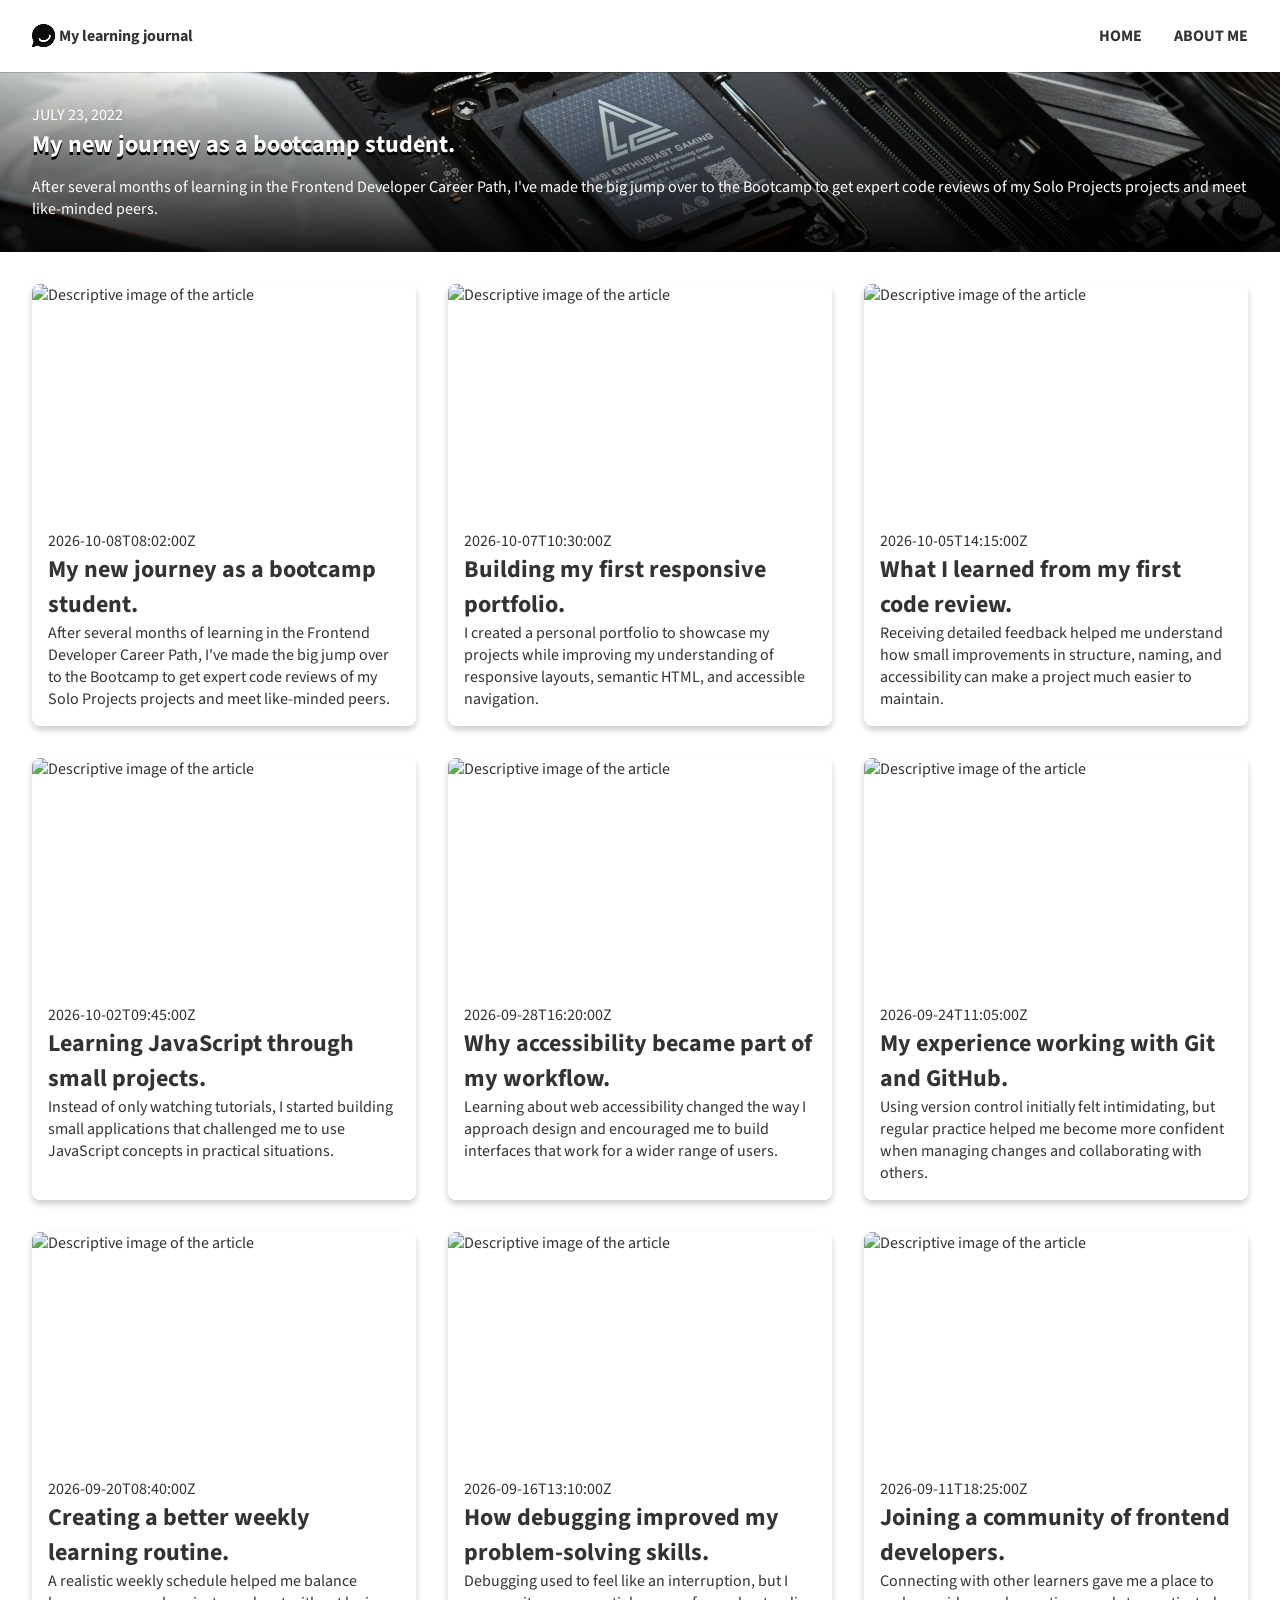
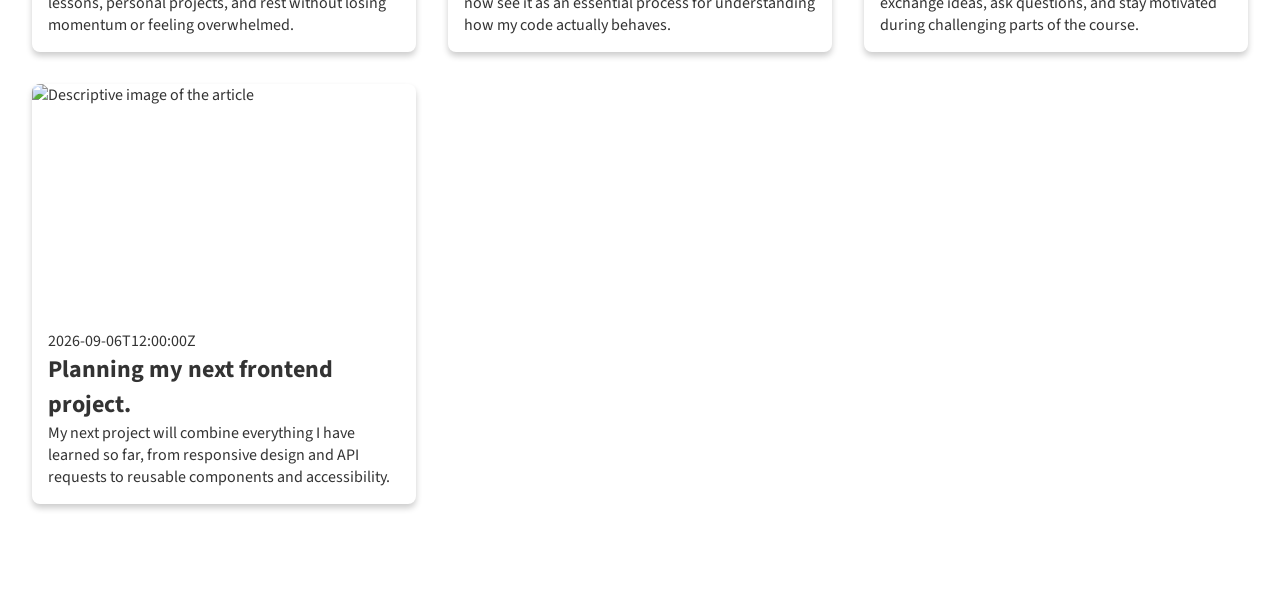
==== index.html @ 9c02209b "Learning Journal Start" ====
<!doctype html>
<html lang="en">
  <head>
    <meta charset="UTF-8" />
    <!-- Meta -->
    <meta name="viewport" content="width=device-width, initial-scale=1.0" />
    <!-- Google Font -->
    <link rel="preconnect" href="https://fonts.googleapis.com" />
    <link rel="preconnect" href="https://fonts.gstatic.com" crossorigin />
    <link
      href="https://fonts.googleapis.com/css2?family=Source+Sans+3:ital,wght@0,200..900;1,200..900&display=swap"
      rel="stylesheet"
    />
    <!-- Style Sheet -->
    <link rel="stylesheet" href="index.css" />
    <title>Learning Journal</title>
  </head>
  <body>
    <header class="site-header">
      <div class="container header-inner">
        <a class="site-logo" href="#">
          <img class="logo-img" src="images/logo.png" alt="" />
          <span class="logo-text">My learning journal</span>
        </a>
        <nav class="navigation" aria-label="Navigation principale">
          <ul class="nav-list">
            <li class="nav-item"><a href="#" class="nav-link">Home</a></li>
            <li class="nav-item"><a href="#" class="nav-link">About me</a></li>
          </ul>
        </nav>
      </div>
    </header>
    <main>
      <section class="section-hero">
        <div class="container hero-container">
          <span class="main-article-date">JULY 23, 2022</span>
          <h1 class="main-article-title">
            My new journey as a bootcamp student.
          </h1>
          <p class="main-article-description">
            After several months of learning in the Frontend Developer Career
            Path, I've made the big jump over to the Bootcamp to get expert code
            reviews of my Solo Projects projects and meet like-minded peers.
          </p>
        </div>
      </section>
      <section class="section-blogs">
        <div class="container blogs-inner">
          <a class="article" href="#">
            <div class="article-img">
              <img src="images/computer.jpg" alt="Image of a computer" />
            </div>
            <div class="article-body">
              <span class="article-date">JULY 23, 2022</span>
              <h2 class="article-title">
                My new journey as a bootcamp student.
              </h2>
              <p class="article-description">
                After several months of learning in the Frontend Developer
                Career Path, I've made the big jump over to the Bootcamp to get
                expert code reviews of my Solo Projects projects and meet
                like-minded peers.
              </p>
            </div>
          </a>
        </div>
      </section>
    </main>
    <footer></footer>
    <script src="index.js" type="module"></script>
  </body>
</html>
---- index.css ----
:root {
  --container-max: 1500px;
  --gutter: clamp(16px, 4vw, 32px);
}

*,
*::before,
*::after {
  margin: 0;
  padding: 0;
  box-sizing: border-box;
}

body {
  font-family: "Source Sans 3", sans-serif;
  color: #333;
}

.container {
  width: 100%;
  max-width: calc(var(--container-max) + 2 * var(--gutter));
  margin-inline: auto;
  padding-inline: var(--gutter);
}

header {
  /* background-color: orange; */
  padding-block: 1.5em;
}

.main-article-title {
  line-height: 1.2;
  margin-top: 0.2em;
  margin-bottom: 0.7em;
  text-shadow: 0px 3px #000;
}

section,
footer {
  padding-block: 2em;
}

.header-inner {
  display: flex;
  justify-content: space-between;
  align-items: center;
}

.site-logo {
  display: flex;
  align-items: center;
  gap: 0.2em;
  font-weight: bold;
}

.nav-list {
  list-style-type: none;
  display: flex;
  gap: 2em;
  text-transform: uppercase;
  font-weight: bold;
}

a {
  text-decoration: none;
  color: inherit;
}

/* Section Heroe */
.section-hero {
  color: #fff;
  background-image:
    linear-gradient(to bottom, rgba(0, 0, 0, 0), rgba(0, 0, 0, 0.9)),
    url("images/article_image.jpg");
  background-size: cover;
  background-position: center;
}

/* Section Blogs */

.blogs-inner {
  display: grid;
  justify-items: center;
  grid-template-columns: repeat(auto-fit, minmax(300px, 1fr));
  gap: 2em;
}

.article {
  max-width: 400px;
  display: flex;
  flex-direction: column;
  border-radius: 8px;
  overflow: hidden;
  box-shadow: 0 4px 6px rgba(0, 0, 0, 0.2);
}

.article-img {
  width: 100%;
  height: 230px;
  overflow: hidden;
}

.article-img img {
  width: 100%;
  height: 100%;
  object-fit: cover; /* Remplit l'espace sans déformer, coupe proprement les bords */
  object-position: center; /* Centre le cadrage de l'image */
}

.article-body {
  padding: 1em;
  display: flex;
  flex-direction: column;
  flex-grow: 1;
}
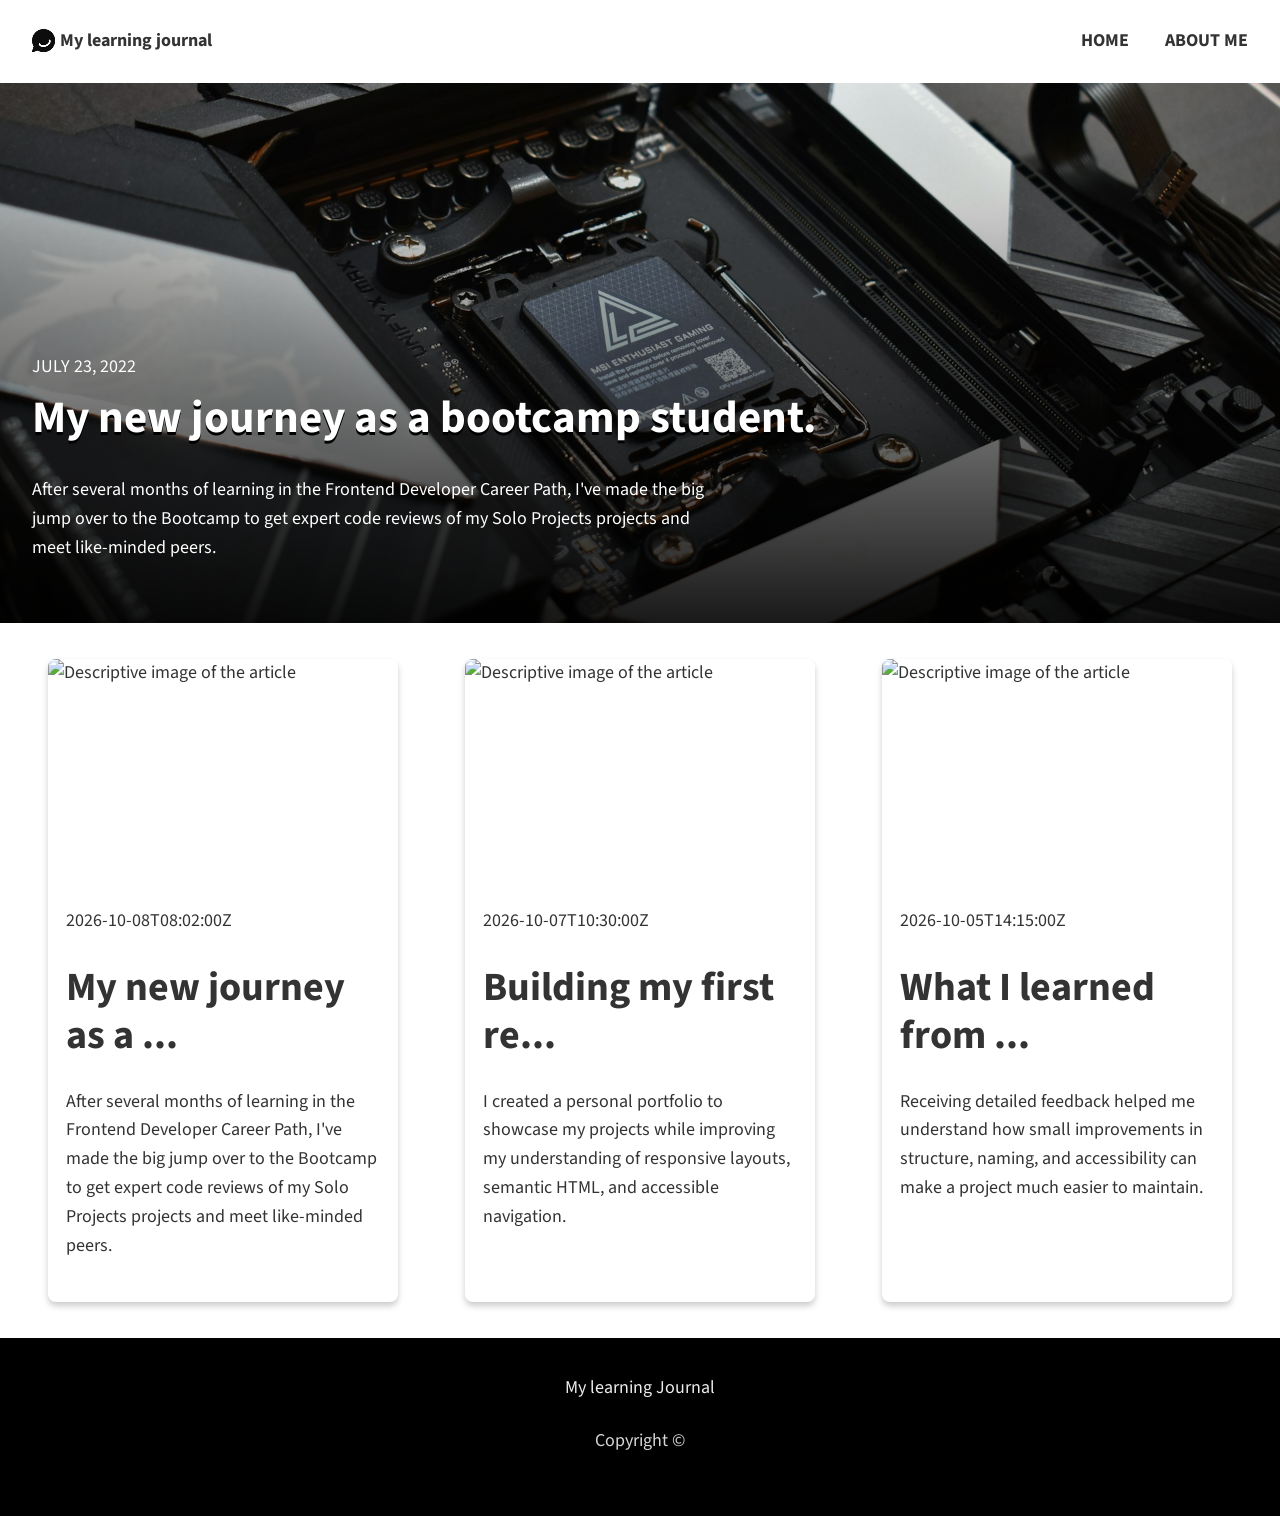
==== commit 9b37382b: "Learning Journal Update" ====
--- a/index.html
+++ b/index.html
@@ -18,14 +18,18 @@
   <body>
     <header class="site-header">
       <div class="container header-inner">
-        <a class="site-logo" href="#">
+        <a class="site-logo" href="index.html">
           <img class="logo-img" src="images/logo.png" alt="" />
           <span class="logo-text">My learning journal</span>
         </a>
         <nav class="navigation" aria-label="Navigation principale">
           <ul class="nav-list">
-            <li class="nav-item"><a href="#" class="nav-link">Home</a></li>
-            <li class="nav-item"><a href="#" class="nav-link">About me</a></li>
+            <li class="nav-item">
+              <a href="index.html" class="nav-link">Home</a>
+            </li>
+            <li class="nav-item">
+              <a href="about.html" class="nav-link">About me</a>
+            </li>
           </ul>
         </nav>
       </div>
@@ -34,39 +38,31 @@
       <section class="section-hero">
         <div class="container hero-container">
           <span class="main-article-date">JULY 23, 2022</span>
-          <h1 class="main-article-title">
-            My new journey as a bootcamp student.
-          </h1>
-          <p class="main-article-description">
-            After several months of learning in the Frontend Developer Career
-            Path, I've made the big jump over to the Bootcamp to get expert code
-            reviews of my Solo Projects projects and meet like-minded peers.
-          </p>
+          <a href="blog.html">
+            <h1 class="main-article-title">
+              My new journey as a bootcamp student.
+            </h1>
+            <p class="main-article-description">
+              After several months of learning in the Frontend Developer Career
+              Path, I've made the big jump over to the Bootcamp to get expert
+              code reviews of my Solo Projects projects and meet like-minded
+              peers.
+            </p>
+          </a>
         </div>
       </section>
       <section class="section-blogs">
         <div class="container blogs-inner">
-          <a class="article" href="#">
-            <div class="article-img">
-              <img src="images/computer.jpg" alt="Image of a computer" />
-            </div>
-            <div class="article-body">
-              <span class="article-date">JULY 23, 2022</span>
-              <h2 class="article-title">
-                My new journey as a bootcamp student.
-              </h2>
-              <p class="article-description">
-                After several months of learning in the Frontend Developer
-                Career Path, I've made the big jump over to the Bootcamp to get
-                expert code reviews of my Solo Projects projects and meet
-                like-minded peers.
-              </p>
-            </div>
-          </a>
+          <!-- Data Loaded here -->
         </div>
       </section>
     </main>
-    <footer></footer>
+    <footer class="footer-inner">
+      <div class="container">
+        <p>My learning Journal</p>
+        <p class="copy">Copyright &copy;</p>
+      </div>
+    </footer>
     <script src="index.js" type="module"></script>
   </body>
 </html>
--- a/index.css
+++ b/index.css
@@ -1,6 +1,25 @@
+/* 1. CONFIGURATION DE BASE & VARIABLES */
 :root {
-  --container-max: 1500px;
+  --container-max: 2000px;
   --gutter: clamp(16px, 4vw, 32px);
+  /* Échelle fixe pour le corps de texte */
+  --font-body-mobile: 1rem; /* 16px */
+  --font-body-desktop: 1.125rem; /* 18px */
+
+  /* Typographie fluide UNIQUEMENT pour les titres */
+  /* Formule : clamp(Taille_Min, Valeur_Fluide, Taille_Max) */
+  --font-h1: clamp(2rem, 5vw, 3.5rem); /* 32px à 56px */
+  --font-h2: clamp(1.625rem, 3.5vw, 2.5rem); /* 26px à 40px */
+  --font-h3: clamp(1.375rem, 2.5vw, 1.75rem); /* 22px à 28px */
+
+  /* Hauteurs de ligne (Line-height) */
+  --lh-body: 1.5;
+  --lh-title: 1.2;
+}
+
+/* 2. APPLICATION DU CORPS DE TEXTE (Avec un seul breakpoint) */
+html {
+  font-size: 16px; /* Base pour le calcul des rem */
 }
 
 *,
@@ -13,7 +32,27 @@
 
 body {
   font-family: "Source Sans 3", sans-serif;
+  font-size: var(--font-body-mobile);
+  line-height: var(--lh-body);
   color: #333;
+}
+
+/* 3. APPLICATION DES TITRES (Zéro Media Query requis ici !) */
+h1 {
+  font-size: var(--font-h1);
+  line-height: var(--lh-title);
+  margin-bottom: 1rem;
+}
+
+h2 {
+  font-size: var(--font-h2);
+  line-height: var(--lh-title);
+  margin-block: 0.7em;
+}
+
+p {
+  margin-bottom: 1.5rem;
+  /* max-width: 65ch; Limite la largeur du texte à ~65 caractères pour la lisibilité */
 }
 
 .container {
@@ -24,7 +63,6 @@
 }
 
 header {
-  /* background-color: orange; */
   padding-block: 1.5em;
 }
 
@@ -64,6 +102,10 @@
 a {
   text-decoration: none;
   color: inherit;
+}
+
+.section-hero p {
+  max-width: 75ch;
 }
 
 /* Section Heroe */
@@ -78,15 +120,16 @@
 
 /* Section Blogs */
 
-.blogs-inner {
+.blogs-inner,
+.blog-inner {
   display: grid;
   justify-items: center;
-  grid-template-columns: repeat(auto-fit, minmax(300px, 1fr));
+  grid-template-columns: repeat(auto-fit, minmax(350px, 1fr));
   gap: 2em;
 }
 
 .article {
-  max-width: 400px;
+  max-width: 350px;
   display: flex;
   flex-direction: column;
   border-radius: 8px;
@@ -113,3 +156,68 @@
   flex-direction: column;
   flex-grow: 1;
 }
+
+.article-title {
+  /* max-width: 30ch; */
+}
+
+.text-center {
+  text-align: center;
+}
+
+/* Footer */
+.footer-inner {
+  color: #ececec;
+  background-color: #000;
+  text-align: center;
+}
+
+.copy {
+  color: #d7d7d7;
+}
+
+/* Section Articles */
+.articles-inner {
+  display: flex;
+  flex-direction: column;
+}
+
+/* Section About */
+.about-inner {
+  display: flex;
+  flex-direction: column;
+}
+
+.about-inner img {
+  align-self: start;
+  margin-bottom: 1em;
+}
+
+@media (min-width: 768px) {
+  .section-hero {
+    height: 60vh;
+  }
+
+  .main-article-title {
+    font-size: 2.5em;
+  }
+
+  .hero-container {
+    height: 100%;
+    display: flex;
+    flex-direction: column;
+    justify-content: end;
+  }
+
+  .main-article-description {
+    /* width: 40%; */
+  }
+}
+
+/* Changement discret et net pour le texte sur grand écran */
+@media (min-width: 1024px) {
+  body {
+    font-size: var(--font-body-desktop);
+    line-height: 1.6; /* Plus d'espace sur grand écran */
+  }
+}
